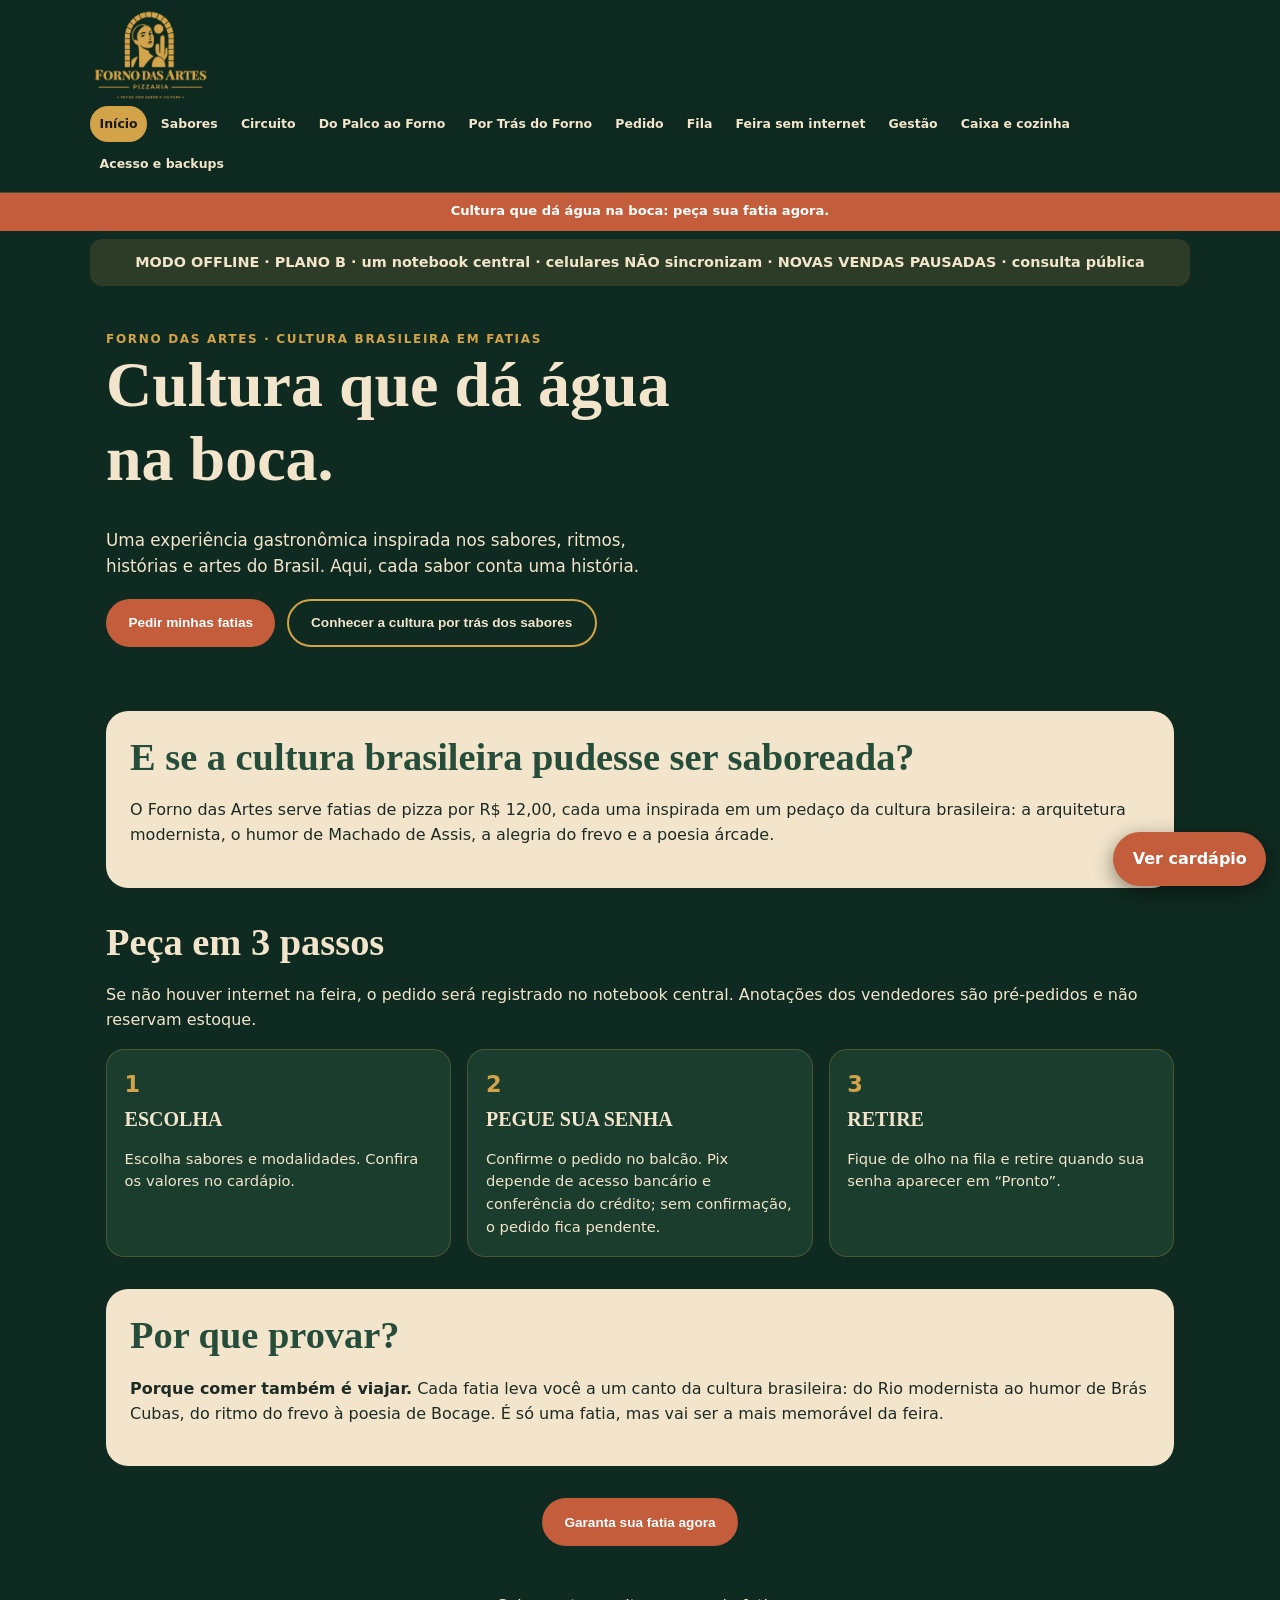
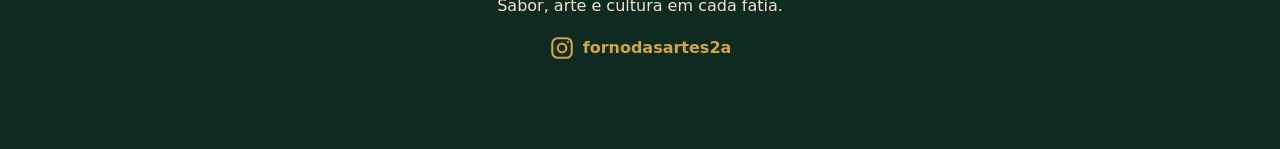
==== instalacao/index.html @ e4319e37 "Publish isolated installation site from reviewed financial branch; preserve legacy homepage and priv" ====
<!DOCTYPE html>
<html lang="pt-BR">
<head>
<meta charset="utf-8">
<meta name="viewport" content="width=device-width, initial-scale=1, viewport-fit=cover">
<title>Forno das Artes — Cultura brasileira servida em fatias</title>
<meta name="description" content="Experiência de empreendedorismo que conecta pizza em fatias, cultura brasileira, arte, sabores e gestão real de um negócio.">


<style>
:root{--verde:#254D3A;--fundo:#0f2a20;--terra:#C45D3C;--creme:#F2E5CC;--petro:#315C63;--ouro:#D3A34A;--txt:#F2E5CC;--card:#1a3d2e;box-sizing:border-box;padding-top:env(safe-area-inset-top,0px);padding-bottom:env(safe-area-inset-bottom,0px)}
@media (prefers-color-scheme:dark){:root:not([data-theme="light"]){--fundo:#0b221a}}
:root[data-theme="dark"]{--fundo:#0b221a}
*{box-sizing:border-box}
html{scroll-padding-top:env(safe-area-inset-top,0px);height:100%}
body{margin:0;background:var(--fundo);color:var(--txt);font-family:Montserrat,system-ui,sans-serif;line-height:1.55;min-height:100%}
h1,h2,h3{font-family:"Playfair Display",Georgia,serif;line-height:1.15;margin:0 0 .5em}
h1{font-size:clamp(2.2rem,8vw,4rem);font-weight:800}h2{font-size:clamp(1.6rem,5vw,2.4rem)}h3{font-size:1.25rem}
header{position:sticky;top:env(safe-area-inset-top,0px);z-index:20;background:rgba(15,42,32,.96);border-bottom:1px solid rgba(211,163,74,.3);padding:.6rem 1rem}
.bar{max-width:1100px;margin:auto;display:flex;flex-wrap:wrap;gap:.4rem .8rem;align-items:center;justify-content:space-between}
.brand{font-family:"Playfair Display",serif;font-weight:800;color:var(--ouro);font-size:1.15rem;text-decoration:none}
nav{display:flex;flex-wrap:wrap;gap:.25rem}
nav a{color:var(--txt);text-decoration:none;font-size:.78rem;font-weight:600;padding:.45rem .6rem;border-radius:99px;min-height:36px;display:inline-flex;align-items:center}
nav a.on{background:var(--ouro);color:#1a1a1a}
nav a:focus-visible,button:focus-visible,select:focus-visible{outline:3px solid var(--ouro);outline-offset:2px}
main{max-width:1100px;margin:auto;padding:1.2rem 1rem 4rem}
.view{display:none}.view.on{display:block;animation:in .5s ease both}
@keyframes in{from{opacity:0;transform:translateY(8px)}to{opacity:1;transform:none}}
@media (prefers-reduced-motion:reduce){.view.on{animation:none}}
.hero{display:grid;gap:1.5rem;align-items:center;padding:1rem 0 2rem}
@media(min-width:820px){.hero{grid-template-columns:1.1fr .9fr}}
.kick{color:var(--ouro);font-weight:700;letter-spacing:.14em;font-size:.75rem;text-transform:uppercase}
.lead{font-size:1.05rem;max-width:34em}
.btns{display:flex;flex-wrap:wrap;gap:.7rem;margin-top:1.2rem}
.btn{border:0;border-radius:99px;padding:.9rem 1.4rem;font:700 .85rem Montserrat,sans-serif;cursor:pointer;text-decoration:none;min-height:48px;display:inline-flex;align-items:center;justify-content:center;transition:transform .2s}
.btn:hover{transform:translateY(-2px)}
.p{background:var(--terra);color:#fff}.s{background:transparent;color:var(--creme);border:2px solid var(--ouro)}
.art{background:radial-gradient(circle at 70% 25%,var(--ouro) 0 9%,transparent 9.5%),linear-gradient(160deg,var(--verde),#173528);border-radius:200px 200px 18px 18px;border:3px solid var(--ouro);aspect-ratio:4/5;max-width:380px;margin:auto;width:100%;display:flex;align-items:flex-end;justify-content:center;padding:1rem}
.art svg{width:80%;height:auto}
.grid{display:grid;gap:1rem;grid-template-columns:repeat(auto-fit,minmax(240px,1fr))}
.card{background:var(--card);border:1px solid rgba(211,163,74,.25);border-radius:18px;padding:1.1rem;display:flex;flex-direction:column;gap:.4rem}
/* SABORES: alternância suave dentro da paleta, sem afetar outros cartões */
#lista-sabores>.card{background:#d5e6d6;color:#203f32;border-color:#6d9b79}
#lista-sabores>.card:nth-child(even){background:#f4d9ca;color:#56362d;border-color:#c9876d}
#lista-sabores>.card .tag{color:#254d3a}
#lista-sabores>.card:nth-child(even) .tag{color:#91492f}
#lista-sabores>.card .ing{opacity:1}
#lista-sabores>.card .preco{color:#254d3a}
#lista-sabores>.card:nth-child(even) .preco{color:#873e2d}
#lista-sabores>.card .qty button{color:#254d3a;border-color:#254d3a}
#lista-sabores>.card:nth-child(even) .qty button{color:#873e2d;border-color:#873e2d}
.card .tag{font-size:.7rem;letter-spacing:.12em;text-transform:uppercase;color:var(--ouro);font-weight:700}
.card p{margin:0;font-size:.92rem}.ing{opacity:.8;font-size:.82rem}
.sl{width:100%;height:110px}
.preco{font:800 1.4rem "Playfair Display",serif;color:var(--ouro)}
.qty{display:flex;align-items:center;gap:.6rem;margin-top:auto}
.qty button{width:44px;height:44px;border-radius:50%;border:2px solid var(--ouro);background:none;color:var(--creme);font-size:1.3rem;cursor:pointer}
.band{background:var(--creme);color:#1d2b24;border-radius:22px;padding:1.5rem;margin:2rem 0}
.band h2{color:var(--verde)}
.tl{list-style:none;padding:0;margin:1rem 0;border-left:3px solid var(--ouro)}
.tl li{padding:0 0 1rem 1rem;position:relative}
.tl li:before{content:"";position:absolute;left:-9px;top:6px;width:15px;height:15px;border-radius:50%;background:var(--terra)}
.cart{position:sticky;bottom:calc(8px + env(safe-area-inset-bottom,0px));background:var(--terra);color:#fff;border-radius:99px;padding:.7rem 1.1rem;display:flex;justify-content:space-between;align-items:center;margin-top:1.2rem;font-weight:700;box-shadow:0 6px 20px rgba(0,0,0,.4)}
.cart button{background:#fff;color:var(--terra);border:0;border-radius:99px;padding:.7rem 1.2rem;font-weight:700;cursor:pointer;min-height:44px}
.form{display:grid;gap:.8rem;max-width:520px}
select{padding:.9rem;border-radius:12px;font:600 1rem Montserrat;background:var(--creme);color:#1d2b24;border:0;min-height:48px}
.senha{font:800 clamp(3rem,16vw,6rem) "Playfair Display",serif;color:var(--ouro);text-align:center}
.fila{display:grid;gap:1rem;grid-template-columns:1fr 1fr}
.fila>div{background:var(--card);border-radius:18px;padding:1rem;min-height:240px}
.fila h3{text-align:center;color:var(--ouro);font-family:Montserrat;font-size:.95rem;letter-spacing:.1em}
.chips{display:flex;flex-wrap:wrap;gap:.6rem;justify-content:center}
.chip{font:800 1.8rem "Playfair Display",serif;background:var(--verde);border:2px solid var(--ouro);border-radius:14px;padding:.3rem .9rem}
.chip.pronto{background:var(--ouro);color:#1a1a1a;animation:pulse 1.4s ease 3}
@keyframes pulse{50%{transform:scale(1.08)}}
.row{display:flex;flex-wrap:wrap;gap:.5rem;align-items:center;justify-content:space-between;background:var(--card);border-radius:12px;padding:.7rem 1rem;margin:.5rem 0}
.row .btn{padding:.5rem .9rem;min-height:40px;font-size:.75rem}
.kpi{font:800 2rem "Playfair Display",serif;color:var(--ouro)}
.msg{background:rgba(211,163,74,.15);border-radius:12px;padding:.8rem 1rem;font-size:.9rem}
:root{--logo:url([data-uri])}
.lg-s,.lg-b{background:var(--logo) center/contain no-repeat}
.lg-s{width:64px;height:48px;display:inline-block}.lg-b{width:100%;aspect-ratio:1.25}
.brand{display:inline-flex;align-items:center;gap:.5rem}
nav a[hidden]{display:none}
.art{background:linear-gradient(160deg,var(--verde),#173528);align-items:center;padding:2rem 1.2rem}
.tick{margin:0;text-align:center;background:var(--terra);color:#fff;font-weight:700;font-size:.82rem;padding:.55rem 1rem;min-height:2.3rem}
.foot{text-align:center;margin-top:3rem}.foot .lg-s{width:140px;height:105px}
.fab{position:fixed;right:14px;bottom:calc(14px + env(safe-area-inset-bottom,0px));z-index:30;background:var(--terra);color:#fff;border-radius:99px;padding:.9rem 1.2rem;font-weight:700;text-decoration:none;box-shadow:0 6px 20px rgba(0,0,0,.45)}
.fab[hidden]{display:none}
input{padding:.9rem;border-radius:12px;font:600 1rem Montserrat;background:var(--creme);color:#1d2b24;border:0;min-height:48px;width:100%}
.steps .tag{font-size:1.4rem}
.ph{width:100%;aspect-ratio:1;object-fit:cover;border-radius:12px;background:#d5e6d6}#lista-sabores>.card:nth-child(even) .ph{background:#f4d9ca}
.tv header,.tv .tick,.tv .fab,.tv #op,.tv #unlock,.tv footer{display:none!important}.tv .chip{font-size:3.4rem}.tv .fila>div{min-height:70vh}
.lg-s{width:120px;height:90px}.foot .lg-s{width:170px;height:127px}.art{max-width:480px}.card h3{text-transform:uppercase}@media(max-width:820px){.lg-s{width:96px;height:72px}}.pbar{height:10px;background:#0f2a20;border-radius:99px;overflow:hidden;margin:.6rem 0}.pbar i{display:block;height:100%;background:var(--ouro)}
.low .kpi{color:#ffb199}.out .kpi{color:#ff6b6b}.cw{position:relative;height:260px}
.g-in{background:#0f2a20;color:var(--txt);border:1px solid var(--ouro);border-radius:10px;padding:.5rem .6rem;font:inherit;width:100%;margin-top:.25rem}
.grow{display:grid;grid-template-columns:2fr 1fr 1fr auto;gap:.5rem;margin:.5rem 0;align-items:center}
@media(max-width:700px){.grow{grid-template-columns:1fr 1fr}}
.ig{display:inline-flex;align-items:center;gap:.5rem;color:var(--ouro);text-decoration:none;font-weight:700}.ig:hover{text-decoration:underline}
.nut{width:100%;border-collapse:collapse;font-size:.74rem;margin:.7rem 0 .2rem;border:1px solid rgba(211,163,74,.5)}.nut caption{text-align:left;font-weight:800;padding:.45rem .55rem;background:rgba(211,163,74,.18)}.nut small{font-weight:600;opacity:.85}.nut th,.nut td{padding:.22rem .55rem;border-top:1px solid rgba(211,163,74,.28);text-align:left}.nut th:nth-child(n+2),.nut td:nth-child(n+2){text-align:right}.nut tfoot td{font-size:.66rem;opacity:.85;text-align:left!important}
</style>

<link rel="stylesheet" href="app/app.css?v=20261104-financeiro-v1"><link rel="manifest" href="manifest.webmanifest"></head>
<body>
<header><div class="bar"><a class="brand" href="#inicio"><span class="lg-s" role="img" aria-label="Logo Forno das Artes"></span></a>
<nav id="nav"><a href="#inicio">Início</a><a href="#sabores">Sabores</a><a href="#circuito">Circuito</a><a href="#palco">Do Palco ao Forno</a><a href="#bastidores">Por Trás do Forno</a><a href="#pedido">Pedido</a><a href="#fila">Fila</a><a href="#contingencia">Feira sem internet</a><a href="#gestao" id="lg">Gestão</a><a href="#caixa">Caixa e cozinha</a><a href="#acesso">Acesso e backups</a></nav></div></header><p class="tick" id="frase">Cultura que dá água na boca: peça sua fatia agora.</p>
<div id="mode-banner" class="msg" role="status">Carregando armazenamento local…</div><div id="feedback" class="msg" role="alert" hidden></div><main>

<section class="view" id="v-inicio">
<div class="hero"><div>
<div class="kick">Forno das Artes · Cultura brasileira em fatias</div>
<h1>Cultura que dá água na boca.</h1>
<p class="lead">Uma experiência gastronômica inspirada nos sabores, ritmos, histórias e artes do Brasil. Aqui, cada sabor conta uma história.</p>
<div class="btns"><a class="btn p" href="#sabores">Pedir minhas fatias</a><a class="btn s" href="#circuito">Conhecer a cultura por trás dos sabores</a></div></div>
</div>
<div class="band"><h2>E se a cultura brasileira pudesse ser saboreada?</h2><p>O Forno das Artes serve fatias de pizza por <span data-preco-fatia>R$ 12,00</span>, cada uma inspirada em um pedaço da cultura brasileira: a arquitetura modernista, o humor de Machado de Assis, a alegria do frevo e a poesia árcade.</p></div>
<h2>Peça em 3 passos</h2><p class="offline-intro">Se não houver internet na feira, o pedido será registrado no notebook central. Anotações dos vendedores são pré-pedidos e não reservam estoque.</p><div class="grid steps"><article class="card"><span class="tag">1</span><h3>Escolha</h3><p>Escolha sabores e modalidades. Confira os valores no cardápio.</p></article><article class="card"><span class="tag">2</span><h3>Pegue sua senha</h3><p>Confirme o pedido no balcão. Pix depende de acesso bancário e conferência do crédito; sem confirmação, o pedido fica pendente.</p></article><article class="card"><span class="tag">3</span><h3>Retire</h3><p>Fique de olho na fila e retire quando sua senha aparecer em “Pronto”.</p></article></div>
<div class="band"><h2>Por que provar?</h2><p><strong>Porque comer também é viajar.</strong> Cada fatia leva você a um canto da cultura brasileira: do Rio modernista ao humor de Brás Cubas, do ritmo do frevo à poesia de Bocage. É só uma fatia, mas vai ser a mais memorável da feira.</p></div>
<div class="btns" style="justify-content:center;margin-top:1.5rem"><a class="btn p" href="#sabores">Garanta sua fatia agora</a></div>
</section>

<section class="view" id="v-sabores"><h2>Sabores</h2><p class="lead">Sabores, cultura e histórias. Confira os preços de cada modalidade.</p><p class="msg"><strong>Pizza inteira congelada: <span data-preco-congelada>R$ 49,90</span>.</strong> Confira a disponibilidade por sabor abaixo.</p><div class="grid" id="lista-sabores"></div>
<div class="cart" id="cart-s"></div></section>

<section class="view" id="v-circuito"><div class="kick">Circuito da Cultura Brasileira</div><h2>Entrar, conhecer, relacionar, experimentar, comprar.</h2>
<p class="lead">Uma mini galeria digital que mostra a diversidade do Brasil sem virar apostila.</p>
<div class="grid" id="nucleos"></div></section>

<section class="view" id="v-palco"><div class="kick">Case</div><h2>Do Palco ao Forno</h2>
<p class="lead">A equipe viveu o teatro em <em>O Burguês Fidalgo</em>: estudou o texto, adaptou, ensaiou, pensou cenário, figurino, música e subiu ao palco. Foi nesse caminho, da ideia coletiva à apresentação, que surgiu a pergunta: e se uma proposta cultural virasse um negócio?</p>
<p class="lead">Os estudantes responderam com um empreendimento real. O Forno das Artes planeja, produz, divulga e vende pizzas por fatia inspiradas em obras, com gestão financeira da turma e o que sobrar depois de devolver os aportes doado a uma entidade.</p>
<ul class="tl"><li>Texto</li><li>Adaptação</li><li>Ensaio</li><li>Cenário e figurino</li><li>Música e sonoplastia</li><li>Palco</li><li>Aprendizado</li><li><strong>Negócio</strong></li></ul></section>

<section class="view" id="v-bastidores"><h2>Por Trás do Forno</h2><p class="lead">Como a ideia virou operação, etapa por etapa.</p>
<ul class="tl"><li><strong>Ideação.</strong> Problema, oportunidade, conceito e proposta de valor.</li><li><strong>Planejamento.</strong> Público, produto, orçamento, cronograma e responsabilidades.</li><li><strong>Identidade visual.</strong> Marca, moodboard, paleta, tipografia, cardápio e estande.</li><li><strong>Produção.</strong> Fornecedores, testes, pesagem, higiene e preparação.</li><li><strong>Divulgação.</strong> Site, QR Code, redes sociais e convites.</li><li><strong>Tecnologia.</strong> Site, pedidos, senhas, fila em tempo real e painel de gestão.</li><li><strong>Vendas.</strong> Pedido, pagamento, senha, retirada e análise.</li><li><strong>Gestão financeira.</strong> Compras, custos por sabor, caixa, aportes, devoluções e prestação de contas.</li></ul></section>

<section class="view" id="v-pedido"></section>

<section class="view" id="v-fila"></section>

<section class="view" id="v-contingencia">
<div class="kick">Plano B · Feira sem internet</div>
<h2>Operação presencial sem internet</h2>
<p class="lead">Este é um procedimento de contingência. O Plano B usa um único navegador e notebook central. Abrir o site em celulares ou outros computadores não sincroniza vendas nem estoque.</p>
<div class="offline-alert" role="note"><strong>Não utilizar Pix como comprovante automático.</strong> Sem acesso ao aplicativo do banco ou extrato, não é possível confirmar um pagamento. Captura de tela do cliente ou QR Code não substituem a conferência. Pagamento em dinheiro só deve ser aceito se a escola autorizar e houver controle de troco e fechamento.</div>
<div class="grid offline-flow">
 <article class="card"><span class="tag">1 · Vendedores</span><h3>Pré-pedido no papel</h3><p>Oito vendedores circulam com blocos identificados. Anotam código do vendedor, número do pré-pedido, sabor, quantidade, modalidade e contato com a equipe. Isso não gera senha e não reserva estoque.</p></article>
 <article class="card"><span class="tag">2 · Estande</span><h3>Registro central</h3><p>Um operador confere o pré-pedido e lança uma única vez no notebook. O caixa verifica o pagamento de forma autorizada. Só o registro confirmado pelo sistema gera a senha definitiva.</p></article>
 <article class="card"><span class="tag">3 · Cozinha</span><h3>Aquecimento e embalagem</h3><p>As pizzas já chegam montadas. Duas pessoas operam os fornos e a embalagem, apenas para pedidos autorizados e confirmados. Não preparar por mera foto de Pix ou pré-pedido em papel.</p></article>
 <article class="card"><span class="tag">4 · Retirada</span><h3>Senha exibida no monitor</h3><p>Um responsável leva o pedido pronto ao ponto de entrega. Uma TV por HDMI, conectada ao notebook, pode mostrar a fila em outra janela na rota #tv, sem internet.</p></article>
</div>
<h3>Pré-pedido do vendedor — exemplo para imprimir</h3>
<div class="offline-slip" aria-label="Modelo de pré-pedido em papel">
 <strong>FORNO DAS ARTES · PRÉ-PEDIDO (NÃO É SENHA)</strong>
 <p>Vendedor / identificação: ___________________</p>
 <p>Nº do pré-pedido: __________________________</p>
 <p>Sabor (A / B / C / F): ______________________</p>
 <p>Modalidade (fatia / inteira): _______________</p>
 <p>Quantidade: ________  Valor previsto: _______</p>
 <p>Entregue para registro central: _____________</p>
 <small>A senha só é emitida após o registro central. Não constitui reserva ou comprovante de pagamento.</small>
</div>
<p class="offline-note"><strong>Se o notebook parar:</strong> pausar novas vendas digitais; usar o kit Plano C de comandas numeradas somente com conferência manual, sob responsabilidade do caixa; preservar os registros existentes e conciliar antes de reativar. Não importar novamente pedidos já registrados.</p>
<p class="offline-note"><strong>Financeiro de Isabela:</strong> no Plano B, só opera no mesmo notebook e perfil/navegador; alternar o operador quando autorizado. Sem sincronização automática dos celulares. A devolução por Pix feita por Bárbara Cristina só pode ser marcada como realizada após confirmação do pagamento bancário.</p>
<p class="offline-note"><strong>Alternativa a desenvolver e testar:</strong> roteador Wi-Fi local sem internet + servidor central com banco compartilhado e permissões. Instalar um roteador, por si só, não sincroniza IndexedDB. Esta versão não implementa nem homologa essa alternativa.</p>
<p><a class="btn s" href="#acesso">Ver backups e acessos</a> <a class="btn s" href="#fila">Ver fila de retirada</a></p>
</section>

<section class="view" id="v-gestao"></section>
<section class="view" id="v-caixa"></section><section class="view" id="v-acesso"></section><footer class="foot"><p>Sabor, arte e cultura em cada fatia.</p><p><a class="ig" href="https://www.instagram.com/fornodasartes2a/" target="_blank" rel="noopener" aria-label="Instagram fornodasartes2a"><svg viewBox="0 0 24 24" width="26" height="26" fill="none" stroke="currentColor" stroke-width="2" aria-hidden="true"><rect x="3" y="3" width="18" height="18" rx="5"/><circle cx="12" cy="12" r="4"/><circle cx="17.5" cy="6.5" r="1" fill="currentColor" stroke="none"/></svg><span>fornodasartes2a</span></a></p></footer></main><a class="fab" href="#sabores">Ver cardápio</a>

<script type="module" src="app/ui.js?v=20261104-financeiro-v1"></script></body></html>
---- instalacao/app/app.css ----
[hidden]{display:none!important}button{cursor:pointer}button:disabled{cursor:not-allowed;opacity:.45}textarea{width:100%;min-height:90px;background:var(--creme);color:#173528;padding:.7rem;border-radius:10px;font:inherit}label{display:block;margin:.5rem 0}input[type=checkbox]{width:22px;min-height:22px;vertical-align:middle;margin-right:.6rem}details{background:var(--card);padding:1rem;border-radius:12px;margin:1rem 0}summary{cursor:pointer;font-weight:700;color:var(--ouro)}fieldset{border:1px solid var(--ouro);border-radius:12px;margin:1rem 0;padding:1rem}.small{font-size:.85rem}.danger{color:#ffd2c8;border-color:#fa9275}#mode-banner{margin:.5rem auto;max-width:1100px;text-align:center;font-weight:700}#feedback{position:sticky;top:100px;z-index:40;border:2px solid var(--ouro);background:#173528}#feedback.error{border-color:#ff927a;color:#ffd2c8}.admin-grid{display:grid;grid-template-columns:repeat(auto-fit,minmax(260px,1fr));gap:1rem}table{width:100%;border-collapse:collapse}td,th{border-bottom:1px solid #647960;padding:.5rem;text-align:left}.scroll{overflow-x:auto}.nut td,.nut th{font-size:.8rem}.order-total{font-size:1.5rem;color:var(--ouro)}.wait-warning{background:#b65632;padding:.6rem}.tv #mode-banner,.tv #feedback{display:none!important}.tv #v-fila{display:block!important}.tv .view:not(#v-fila){display:none!important}.tv nav{display:none}.tv .chips{font-size:3rem}img.qr{width:230px;height:230px;object-fit:contain;background:white}.actions{display:flex;flex-wrap:wrap;gap:.5rem;margin:.6rem 0}.actions .btn{padding:.5rem .8rem;font-size:.8rem}pre{white-space:pre-wrap;overflow-wrap:anywhere}@media print{header,nav,.fab,#mode-banner,#feedback{display:none}body{background:white;color:black}.view.on{display:block}.card{background:white;color:black}button{display:none}}

/* Identificação restrita às telas da equipe. A área pública conserva os estilos originais. */
.staff-layout .category-sales{--tone:#254d3a;--tone-bg:#e7eee6;--tone-ink:#21432f}
.staff-layout .category-costs{--tone:#c45d3c;--tone-bg:#f6e8e1;--tone-ink:#833b29}
.staff-layout .category-stock{--tone:#315c63;--tone-bg:#e5eeee;--tone-ink:#294f55}
.staff-layout .category-contributions{--tone:#d3a34a;--tone-bg:#f7efd9;--tone-ink:#654a18}
.staff-layout .category-menu{--tone:#52755c;--tone-bg:#e8efe8;--tone-ink:#2a4d36}
.staff-layout .category-orders{--tone:#a25d43;--tone-bg:#f6ece6;--tone-ink:#793f2c}
.staff-layout .category-reports{--tone:#254d3a;--tone-bg:#f2e5cc;--tone-ink:#254d3a}
.staff-layout .category-wait{--tone:#527b7f;--tone-bg:#e8f0ef;--tone-ink:#31575b}
.staff-layout .category{
  color:#203b30;background:var(--tone-bg);border:1px solid var(--tone);
  border-inline-start:5px solid var(--tone);border-radius:16px;padding:1.15rem;
  min-width:0;overflow-wrap:anywhere;
}
.staff-layout details.category{padding:0;margin:1rem 0;overflow:clip}
.staff-layout details.category>summary{
  display:flex;align-items:center;gap:.7rem;min-height:68px;padding:1rem 1.15rem;
  color:var(--tone-ink);font-size:.98rem;list-style:none;
}
.staff-layout details.category>summary::-webkit-details-marker{display:none}
.staff-layout details.category>summary::after{
  content:'';width:9px;height:9px;border-inline-end:2px solid currentColor;
  border-bottom:2px solid currentColor;transform:rotate(45deg);margin-inline-start:auto;
  flex:none;align-self:center;
}
.staff-layout details.category[open]>summary::after{transform:rotate(225deg)}
.staff-layout details.category[open]>summary{border-bottom:1px solid var(--tone)}
.staff-layout details.category>summary~*{margin-inline:1.15rem}
.staff-layout details.category>summary~*:last-child{margin-bottom:1.15rem}
.staff-layout .category h3,.staff-layout .category .kpi,.staff-layout .category .tag,
.staff-layout .category .order-total{color:var(--tone-ink)}
.staff-layout .category h3,.staff-layout .category .tag{display:flex;gap:.55rem;align-items:center}
.staff-layout .category .tag{font-size:.75rem;letter-spacing:.05em;line-height:1.5}
.staff-layout .category .kpi{font-size:clamp(1.6rem,4vw,2.2rem);line-height:1.3;font-variant-numeric:tabular-nums}
.staff-layout .category-icon{flex:none;color:var(--tone-ink)}
.staff-layout .category-label{min-width:0}
.staff-layout .category .ing{opacity:1;color:#45564b}
.staff-layout .category .card:not(.category),.staff-layout .category .row{
  background:#fffaf2;border:1px solid #9aa99b;color:#203b30;
}
.staff-layout .category .card:not(.category) h3{text-transform:none}
.staff-layout .category input:not([type=checkbox]),.staff-layout .category select,.staff-layout .category textarea{
  background:#fffdf8;color:#203b30;border:1px solid #6c7f73;border-radius:9px;
  min-height:46px;padding:.7rem .8rem;max-width:100%;min-width:0;font:inherit;
}
.staff-layout .category label{font-size:.9rem;font-weight:600;line-height:1.5}
.staff-layout .category label>input,.staff-layout .category label>textarea,.staff-layout .category label>select{margin-top:.35rem}
.staff-layout .category input[type=checkbox]{accent-color:#254d3a;min-height:22px}
.staff-layout .category input[type=file]{font-size:.8rem}
.staff-layout .category input[type=file]::file-selector-button{
  border:1px solid #254d3a;background:#e7eee6;color:#254d3a;border-radius:6px;
  padding:.5rem;margin-right:.5rem;cursor:pointer;
}
.staff-layout .category .btn.p{background:#254d3a;color:#fffdf8;border:2px solid #254d3a}
.staff-layout .category .btn.s{color:var(--tone-ink);border-color:var(--tone-ink);background:transparent}
.staff-layout .category .btn{min-height:44px;line-height:1.35;white-space:normal;text-align:center}
.staff-layout .category .btn:disabled{opacity:.6}
.staff-layout :is(input,select,textarea,button,summary,a):focus-visible{
  outline:3px solid #d3a34a;outline-offset:3px;box-shadow:0 0 0 5px #254d3a;
}
.staff-layout .category .msg{background:#fffaf2;color:#203b30;border:1px solid #9aa99b}
.staff-layout .category .pbar{background:#d9dfd5}
.staff-layout .category .pbar i{background:var(--tone-ink)}
.staff-layout .category .wait-warning{background:#dce7e6;color:#294f55;border-inline-start:4px solid #315c63;border-radius:8px}
.staff-layout .category table{color:#203b30;font-size:.88rem;font-variant-numeric:tabular-nums}
.staff-layout .category th{color:#254d3a;background:#e8dfcd;font-weight:700}
.staff-layout .category td,.staff-layout .category th{border-color:#859385}
.staff-layout .category form.category{margin-block:1rem}
.staff-layout .cost-field{border-inline-start:3px solid #c45d3c;padding-inline-start:.7rem;color:#833b29}
.staff-layout .finance-sections{display:grid;grid-template-columns:repeat(2,minmax(0,1fr));gap:1rem;align-items:start}
.staff-layout .finance-sections>details{margin:0}
.staff-layout .finance-sections form{margin-block:1.15rem}
.staff-layout .category-guide{display:grid;grid-template-columns:repeat(4,minmax(0,1fr));gap:.45rem;margin:1rem 0}
.staff-layout .category-guide>.category{
  padding:.55rem .65rem;font-size:.74rem;border-radius:9px;border-inline-start-width:3px;
  display:flex;align-items:center;gap:.45rem;line-height:1.4;
}
.staff-layout .category-guide .category-icon{width:18px;height:18px}
.staff-layout .management-heading{margin-bottom:.3rem}
.staff-layout .management-hint{font-size:.85rem;max-width:74ch;color:#e3e7d9;line-height:1.6}
.staff-layout #cash-overview{margin-bottom:1rem}
.staff-layout #cash-overview h3{display:flex;align-items:center;gap:.6rem}
.staff-layout>article.category{margin-block:1rem}
@media(max-width:700px){
  .staff-layout .category-guide{grid-template-columns:repeat(2,minmax(0,1fr))}
  .staff-layout .finance-sections{grid-template-columns:minmax(0,1fr)}
  .staff-layout details.category>summary{padding:.85rem;min-height:66px;font-size:.9rem}
  .staff-layout details.category>summary~*{margin-inline:.85rem}
  .staff-layout .category{padding:.85rem}
  .staff-layout .grid{grid-template-columns:minmax(0,1fr)}
  .staff-layout .actions>.btn{flex:1 1 150px}
}
@media print{
  .staff-layout .category{break-inside:avoid;color:#203b30;print-color-adjust:exact;-webkit-print-color-adjust:exact}
  .staff-layout .category-guide{grid-template-columns:repeat(4,minmax(0,1fr))}
}

/* Campo de senha: botão de olho em coluna própria para não ficar escondido pelo input. */
.password-label{display:block}
.password-entry{
  display:grid;grid-template-columns:minmax(0,1fr) 88px;align-items:stretch;
  width:100%;overflow:hidden;border:1px solid #6c7f73;border-radius:12px;
  background:var(--creme);
}
.password-entry>input{
  display:block;width:100%;min-width:0;min-height:48px;margin:0;padding:.9rem 1rem;
  border:0;border-radius:0;background:transparent;color:#1d2b24;
}
.password-toggle{
  position:static;display:inline-flex!important;align-items:center;justify-content:center;
  gap:.35rem;width:88px;min-width:88px;min-height:48px;padding:.35rem;
  border:0;border-inline-start:1px solid rgba(49,92,99,.28);border-radius:0;
  background:#e5eeee;color:#294f55;cursor:pointer;font:700 .72rem system-ui,sans-serif;
  opacity:1;visibility:visible;z-index:1;
}
.password-toggle:hover{background:#d5e5e5}
.password-toggle:focus-visible{outline:3px solid #d3a34a;outline-offset:-3px}
.password-toggle svg{display:block;flex:none;width:22px;height:22px;fill:none;stroke:currentColor;stroke-width:1.8;stroke-linecap:round;stroke-linejoin:round}
.password-toggle-text{display:inline}
@media(max-width:480px){.password-entry{grid-template-columns:minmax(0,1fr) 48px}.password-toggle{width:48px;min-width:48px}.password-toggle-text{display:none}}

/* Ingredientes em alto contraste sobre cartões claros; demais cartões preservados. */
#lista-sabores>.card .menu-ingredients{color:#203f32;opacity:1;font-weight:650;font-size:clamp(1rem,1vw,1.125rem);line-height:1.6}
#lista-sabores>.card:nth-child(even) .menu-ingredients{color:#56362d;opacity:1}

/* Movimentação financeira detalhada; mantém identidade da Gestão. */
.expense-total{margin:14px 0;padding:14px 18px;background:#e6efe8;color:#254d3a;border-left:5px solid #bd8d3b;border-radius:10px;font-weight:600}
.expense-total strong{font-size:1.25em}
.pending-table{width:100%;border-collapse:collapse;min-width:620px}
.pending-table th,.pending-table td{padding:11px 12px;border-bottom:1px solid #d6c8aa;text-align:left;vertical-align:top}
.pending-table th{background:#254d3a;color:#fff}
.expense-line{border-bottom:1px solid #ead8bd;padding:10px 0;gap:12px;align-items:center;flex-wrap:wrap}
.expense-line span{flex:1;min-width:250px}

#expense-form label[hidden]{display:none!important}

/* Diretório Pix e controle de cobrança no painel privado */
#person-form,#debt-form{margin:1rem 0;padding:1rem;border:1px solid rgba(49,92,99,.22);border-radius:16px;background:rgba(242,229,204,.055)}
#person-form label,#debt-form label{display:block;margin:.45rem 0}#person-form .btn,#debt-form .btn{margin-top:.7rem}
.pending-table td,.pending-table th{padding:.65rem;vertical-align:top}

/* 2026-11-03: legibilidade dos botões em cartões claros; sem alteração de dados. */
#lista-sabores>.card .btn.s{color:#254d3a!important;border-color:#254d3a!important;background:rgba(255,255,255,.65)}
#lista-sabores>.card:nth-child(even) .btn.s{color:#703a2c!important;border-color:#703a2c!important}
#lista-sabores>.card button:disabled,#lista-sabores>.card .btn:disabled{opacity:.65;cursor:not-allowed;text-decoration:none}
#v-gestao .msg{line-height:1.6}
#v-gestao details{scroll-margin-top:6rem}

/* Finalização: indicador de cobrança terracota escuro, sem mudar seu valor. */
.staff-layout .card.debt-kpi{background:#713a30;border:1px solid #c98a72;border-inline-start:5px solid #d3a34a;color:#fff6e8;min-width:0;overflow-wrap:anywhere}
.staff-layout .card.debt-kpi .tag,.staff-layout .card.debt-kpi .kpi{color:#fff6e8!important;opacity:1;font-weight:800}
.staff-layout .card.debt-kpi .tag{font-size:1rem;line-height:1.5}
.staff-layout .card.debt-kpi .kpi{font-size:clamp(1.8rem,4vw,2.4rem);line-height:1.3;font-variant-numeric:tabular-nums}

/* Operação sem internet: conteúdo informativo, sem manipulação de banco. */
#v-contingencia{max-width:1120px;margin-inline:auto}
#v-contingencia .offline-intro,#v-contingencia .offline-note{line-height:1.65}
#v-contingencia .offline-alert{border:2px solid #f2b6a7;background:#421f1f;color:#ffece8;border-radius:14px;padding:1rem 1.2rem;margin:1.2rem 0;line-height:1.6}
#v-contingencia .offline-flow .card{background:#e8f0e9;color:#173528;border:1px solid #7e9b88}
#v-contingencia .offline-flow .card:nth-child(even){background:#f9e3d7;color:#4d2b25;border-color:#b98670}
#v-contingencia .offline-flow .card .tag{color:inherit;font-weight:800}
#v-contingencia .offline-flow .card h3{color:inherit}
#v-contingencia .offline-slip{background:#fffdf8;color:#192b23;border:2px dashed #315c63;border-radius:10px;padding:1.3rem;max-width:650px;line-height:1.5}
#v-contingencia .offline-slip p{border-bottom:1px solid #afbcb1;padding:.25rem 0}
#v-contingencia .offline-slip small{display:block;margin-top:.7rem;color:#304b3e}
@media print{#v-contingencia .offline-alert{background:white;color:#000;border-color:#000}}

/* Alvos de toque no cardápio, sem mudança de preço ou estoque. */
#lista-sabores .qty .btn{min-width:48px;min-height:48px}

/* Painel gerencial: fluxo de caixa separado de margem, sem estilos na vitrine. */
.financial-results{background:#f2e5cc;color:#203b30;border:2px solid #315c63;border-radius:16px;padding:1.1rem;margin:1.1rem 0;min-width:0}
.financial-results h3,.financial-results h4{color:#254d3a}.financial-results h3{font-size:1.5rem}.financial-results p{line-height:1.6}
.financial-results .results-grid{display:grid;grid-template-columns:repeat(auto-fit,minmax(min(100%,220px),1fr));gap:.8rem}
.financial-results .result-kpi{background:#fffaf2;border-left:4px solid #315c63;padding:1rem;border-radius:10px;min-width:0}.financial-results .result-kpi h4{font:700 1rem system-ui;margin:0 0 .6rem}.financial-results .result-kpi strong{font-size:1.4rem;color:#254d3a}.financial-results .result-kpi p{font-size:.85rem}
.financial-results details{background:#fffaf2;color:#203b30}.financial-results summary{color:#254d3a}.financial-results .results-warning{background:#fff6dc;border-left:5px solid #8d5c19;padding:.9rem}
.financial-results table{color:#203b30;min-width:650px;font-size:.9rem}.financial-results th{background:#e1e9df;color:#254d3a}.financial-results small{display:block;max-width:220px}.financial-results th,.financial-results td{padding:.65rem}
.financial-results input,.financial-results select,.financial-results textarea{font:inherit;background:#fffdf8;color:#203b30;border:1px solid #6c7f73;border-radius:8px;min-height:46px;padding:.6rem;max-width:100%;width:100%}.financial-results input[type=checkbox]{width:24px;min-height:24px}
.financial-results .recipe-row{display:grid;grid-template-columns:repeat(auto-fit,minmax(min(100%,170px),1fr));gap:.7rem;border:1px solid #6c7f73;border-radius:9px;padding:.9rem;margin:.8rem 0}.financial-results output{display:block;background:#e5eeee;padding:1rem;border-left:4px solid #315c63;line-height:1.6}.financial-results .btn{min-height:46px}.financial-results .btn.s{color:#254d3a;border-color:#254d3a}.financial-results .btn.p{background:#254d3a;color:#fffdf8;border-color:#254d3a}
@media(max-width:500px){.financial-results{padding:.75rem}.financial-results .recipe-row{display:block}.financial-results h3{font-size:1.3rem}}
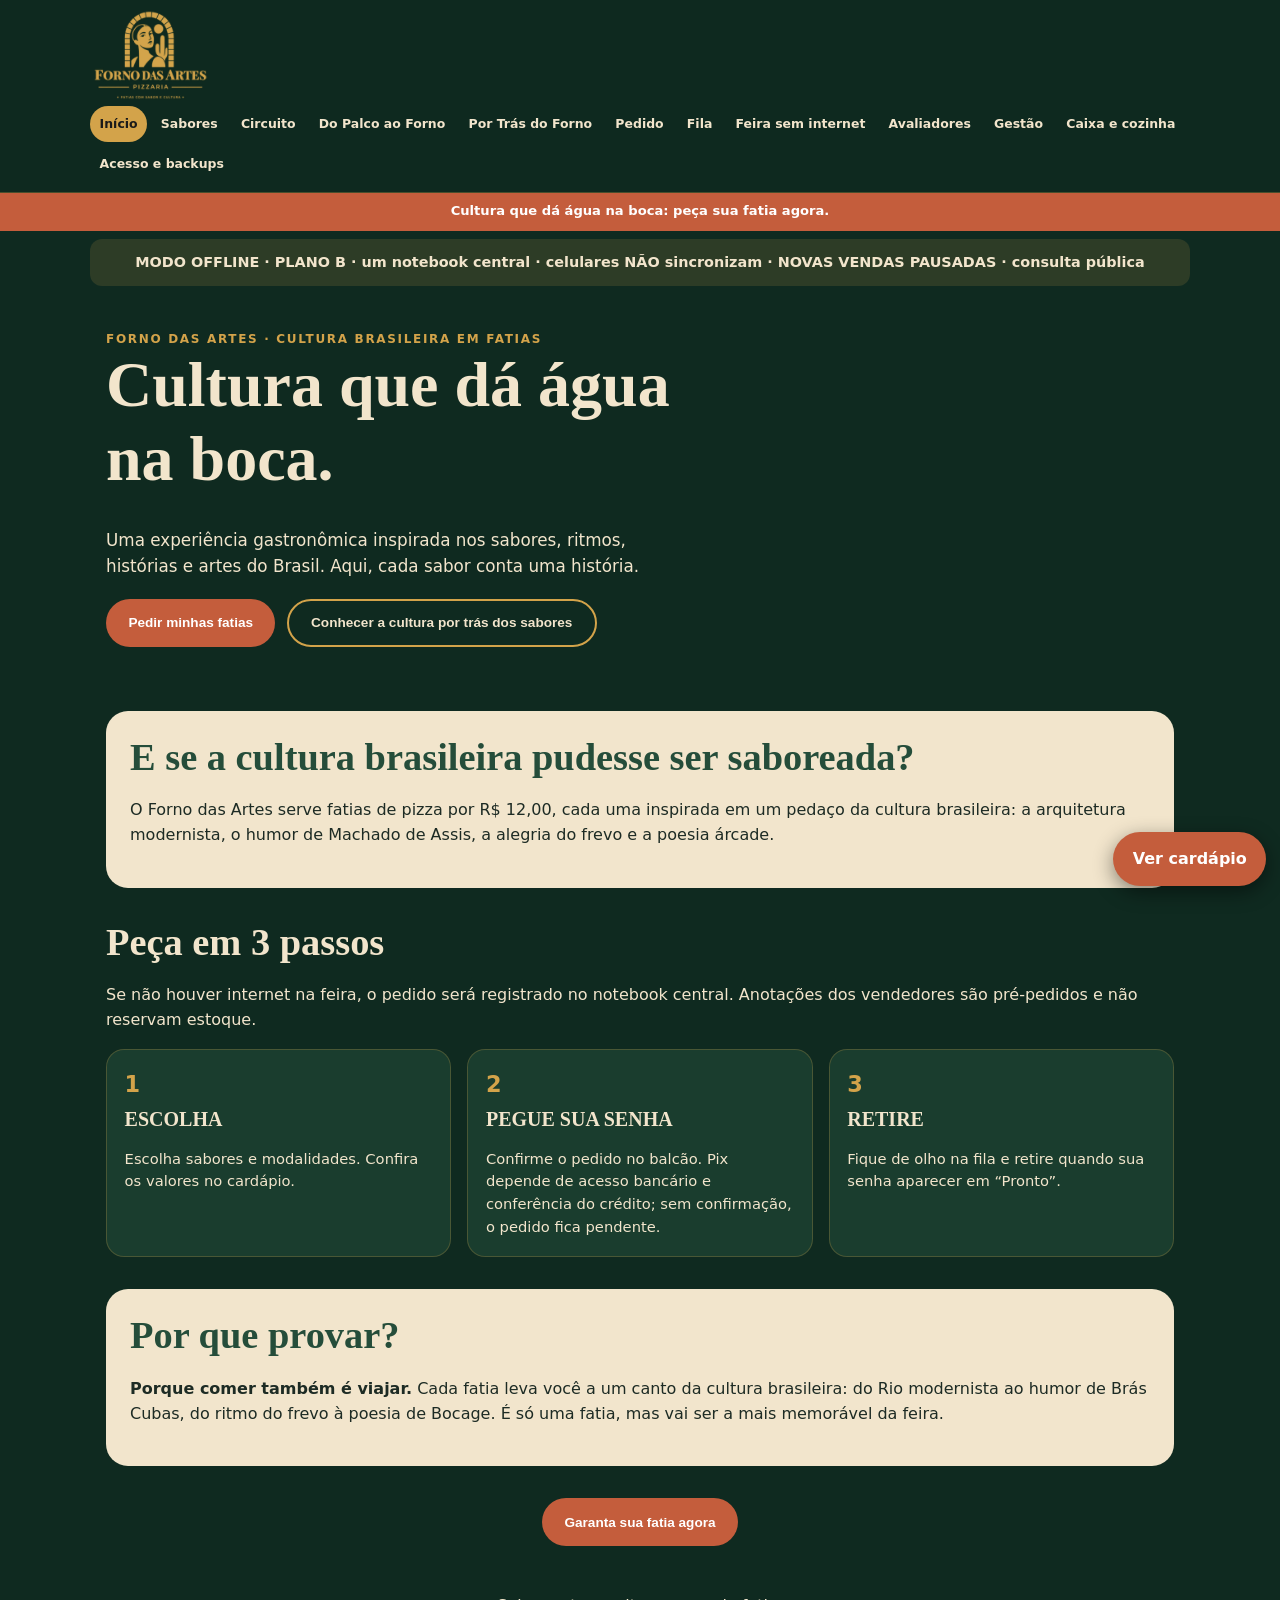
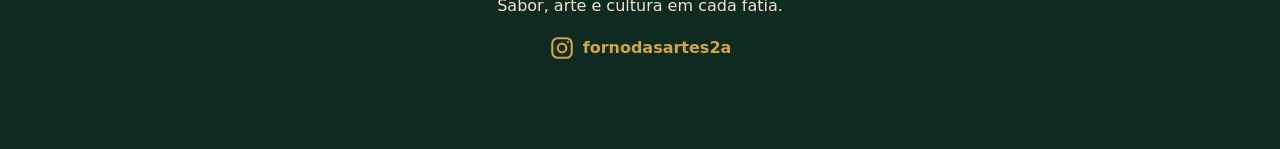
==== commit d51538ac: "Update isolated install site to tested evaluators dashboard; preserve legacy and backups" ====
--- a/instalacao/index.html
+++ b/instalacao/index.html
@@ -99,10 +99,10 @@
 .nut{width:100%;border-collapse:collapse;font-size:.74rem;margin:.7rem 0 .2rem;border:1px solid rgba(211,163,74,.5)}.nut caption{text-align:left;font-weight:800;padding:.45rem .55rem;background:rgba(211,163,74,.18)}.nut small{font-weight:600;opacity:.85}.nut th,.nut td{padding:.22rem .55rem;border-top:1px solid rgba(211,163,74,.28);text-align:left}.nut th:nth-child(n+2),.nut td:nth-child(n+2){text-align:right}.nut tfoot td{font-size:.66rem;opacity:.85;text-align:left!important}
 </style>
 
-<link rel="stylesheet" href="app/app.css?v=20261104-financeiro-v1"><link rel="manifest" href="manifest.webmanifest"></head>
+<link rel="stylesheet" href="app/app.css?v=20261104-avaliadores-v1"><link rel="manifest" href="manifest.webmanifest"></head>
 <body>
 <header><div class="bar"><a class="brand" href="#inicio"><span class="lg-s" role="img" aria-label="Logo Forno das Artes"></span></a>
-<nav id="nav"><a href="#inicio">Início</a><a href="#sabores">Sabores</a><a href="#circuito">Circuito</a><a href="#palco">Do Palco ao Forno</a><a href="#bastidores">Por Trás do Forno</a><a href="#pedido">Pedido</a><a href="#fila">Fila</a><a href="#contingencia">Feira sem internet</a><a href="#gestao" id="lg">Gestão</a><a href="#caixa">Caixa e cozinha</a><a href="#acesso">Acesso e backups</a></nav></div></header><p class="tick" id="frase">Cultura que dá água na boca: peça sua fatia agora.</p>
+<nav id="nav"><a href="#inicio">Início</a><a href="#sabores">Sabores</a><a href="#circuito">Circuito</a><a href="#palco">Do Palco ao Forno</a><a href="#bastidores">Por Trás do Forno</a><a href="#pedido">Pedido</a><a href="#fila">Fila</a><a href="#contingencia">Feira sem internet</a><a href="#avaliadores">Avaliadores</a><a href="#gestao" id="lg">Gestão</a><a href="#caixa">Caixa e cozinha</a><a href="#acesso">Acesso e backups</a></nav></div></header><p class="tick" id="frase">Cultura que dá água na boca: peça sua fatia agora.</p>
 <div id="mode-banner" class="msg" role="status">Carregando armazenamento local…</div><div id="feedback" class="msg" role="alert" hidden></div><main>
 
 <section class="view" id="v-inicio">
@@ -165,7 +165,8 @@
 <p><a class="btn s" href="#acesso">Ver backups e acessos</a> <a class="btn s" href="#fila">Ver fila de retirada</a></p>
 </section>
 
+<section class="view" id="v-avaliadores"></section>
 <section class="view" id="v-gestao"></section>
 <section class="view" id="v-caixa"></section><section class="view" id="v-acesso"></section><footer class="foot"><p>Sabor, arte e cultura em cada fatia.</p><p><a class="ig" href="https://www.instagram.com/fornodasartes2a/" target="_blank" rel="noopener" aria-label="Instagram fornodasartes2a"><svg viewBox="0 0 24 24" width="26" height="26" fill="none" stroke="currentColor" stroke-width="2" aria-hidden="true"><rect x="3" y="3" width="18" height="18" rx="5"/><circle cx="12" cy="12" r="4"/><circle cx="17.5" cy="6.5" r="1" fill="currentColor" stroke="none"/></svg><span>fornodasartes2a</span></a></p></footer></main><a class="fab" href="#sabores">Ver cardápio</a>
 
-<script type="module" src="app/ui.js?v=20261104-financeiro-v1"></script></body></html>+<script type="module" src="app/ui.js?v=20261104-avaliadores-v1"></script></body></html>
--- a/instalacao/app/app.css
+++ b/instalacao/app/app.css
@@ -180,3 +180,8 @@
 .financial-results input,.financial-results select,.financial-results textarea{font:inherit;background:#fffdf8;color:#203b30;border:1px solid #6c7f73;border-radius:8px;min-height:46px;padding:.6rem;max-width:100%;width:100%}.financial-results input[type=checkbox]{width:24px;min-height:24px}
 .financial-results .recipe-row{display:grid;grid-template-columns:repeat(auto-fit,minmax(min(100%,170px),1fr));gap:.7rem;border:1px solid #6c7f73;border-radius:9px;padding:.9rem;margin:.8rem 0}.financial-results output{display:block;background:#e5eeee;padding:1rem;border-left:4px solid #315c63;line-height:1.6}.financial-results .btn{min-height:46px}.financial-results .btn.s{color:#254d3a;border-color:#254d3a}.financial-results .btn.p{background:#254d3a;color:#fffdf8;border-color:#254d3a}
 @media(max-width:500px){.financial-results{padding:.75rem}.financial-results .recipe-row{display:block}.financial-results h3{font-size:1.3rem}}
+
+/* Pitch: totais consolidados, identidade institucional e leitura no telão. */
+#v-avaliadores{color:#254d3a}.pitch-toolbar{display:flex;flex-wrap:wrap;gap:10px;margin-bottom:24px}.pitch-heading{border-bottom:3px solid #d3a34a;padding-bottom:12px}.pitch-metrics{display:grid;grid-template-columns:repeat(3,minmax(0,1fr));gap:14px;margin:22px 0}.pitch-metric{background:#f7f0e1!important;border:1px solid #d8ccb4!important}.pitch-metric h3{font-size:1rem;color:#254d3a}.pitch-metric strong{font-size:1.5rem;color:#254d3a}.calculation{padding:8px 0!important;border:0!important;background:transparent!important}.calculation summary{color:#315c63;font-weight:700;font-size:.95rem}.calculation p{font-size:.95rem;line-height:1.55;color:#254d3a}.pitch-flavor{background:#fbf7ee!important;color:#254d3a!important;border-left:5px solid #315c63!important;margin:24px 0}.pitch-flavor td{min-width:180px;vertical-align:top}.pitch-flavor small{display:block;line-height:1.5}.pitch-note{padding:14px;border-left:4px solid #d3a34a;background:#f2e5cc;color:#254d3a}.pitch-mode header,.pitch-mode nav,.pitch-mode .fab,.pitch-mode footer,.pitch-mode #mode-banner,.pitch-mode #feedback{display:none!important}.pitch-mode main{max-width:1500px}.pitch-mode #v-avaliadores{font-size:1.15rem}.pitch-mode .pitch-metric strong{font-size:2rem}#access-manager fieldset{border:1px solid #d3a34a;padding:14px}#access-manager fieldset label{display:block}@media(max-width:760px){.pitch-metrics{grid-template-columns:1fr}.pitch-toolbar .btn{flex:1 1 180px}.pitch-mode .pitch-metric strong{font-size:1.6rem}}
+.pitch-mode:not(.pitch-all) .pitch-metric:not([data-metric="investment"]):not([data-metric="capital"]):not([data-metric="paidExpenses"]):not([data-metric="production"]):not([data-metric="validSales"]):not([data-metric="net"]):not([data-metric="realized"]):not([data-metric="donation"]){display:none}.pitch-cost-details>summary{padding:14px;font-weight:700;color:#315c63}.pitch-mode .pitch-metrics{grid-template-columns:repeat(4,minmax(0,1fr))}@media(max-width:900px){.pitch-mode .pitch-metrics{grid-template-columns:repeat(2,minmax(0,1fr))}}@media(max-width:560px){.pitch-mode .pitch-metrics{grid-template-columns:1fr}}
+#v-avaliadores{background:#fbf7ee;border:1px solid #d3a34a;border-radius:14px;padding:24px}#v-avaliadores .pitch-heading h2,#v-avaliadores .pitch-heading p{color:#254d3a}.pitch-toolbar .btn.s{background:#254d3a;color:#fff6e8;border-color:#d3a34a}.pitch-cost-details{background:#f2e5cc!important;color:#254d3a!important}.pitch-cost-details>summary{color:#315c63!important}@media(max-width:560px){#v-avaliadores{padding:12px}}
